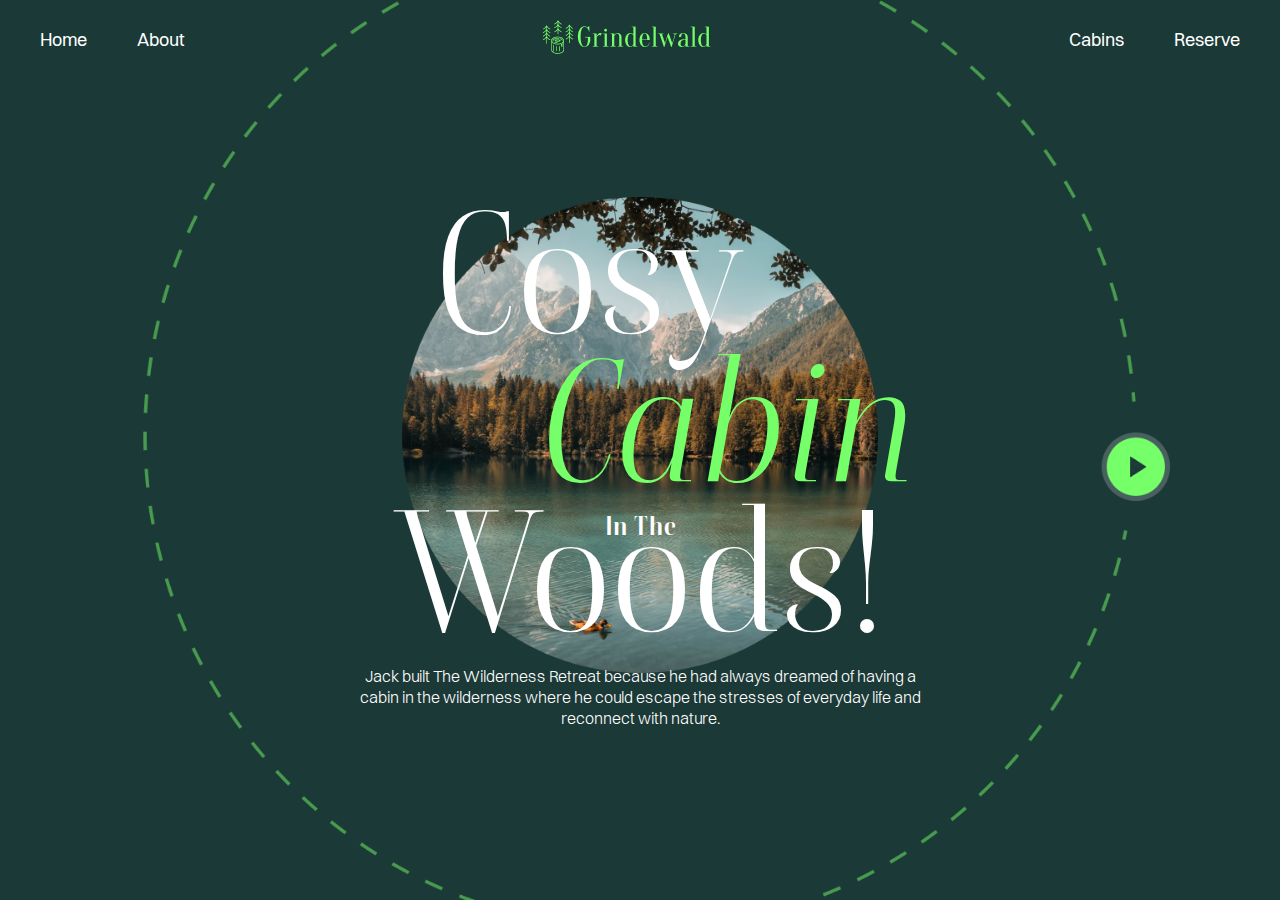
==== LandingPage/index.html @ 9f411274 "add navbar and hero section" ====
<!DOCTYPE html>
<html lang="en">
    <head>
        <meta charset="UTF-8" />
        <meta name="viewport" content="width=device-width, initial-scale=1.0" />
        <title>Document</title>

        <!-- Stylesheet -->
        <link rel="stylesheet" href="./assets/css/main.css" />
        <link rel="stylesheet" href="./assets/css/style.css" />
    </head>
    <body>
        <!-- 01. Header/Navbar start -->
        <div class="navbar flex-c-c">
            <nav class="navbar-container sec-container">
                <div class="nav-left">
                    <ul class="nav-menu">
                        <li><a href="" class="nav-link">home</a></li>
                        <li><a href="" class="nav-link">about</a></li>
                    </ul>
                </div>
                <div class="nav-center">
                    <a href="#" class="nav-brand">
                        <img src="./assets/media/Logo.png" alt="brand" />
                    </a>
                </div>
                <div class="nav-right">
                    <ul class="nav-menu">
                        <li><a href="" class="nav-link">cabins</a></li>
                        <li><a href="" class="nav-link">reserve</a></li>
                    </ul>
                </div>
            </nav>
        </div>

        <!-- 02. Hero Start -->
        <section class="hero">
            <div class="hero-container flex-c-c">
                <div class="hero-content">
                    <h3 class="hero-title first">Cosy</h3>
                    <h3 class="hero-title second">Cabin</h3>
                    <h3 class="hero-title third">In The</h3>
                    <h3 class="hero-title fourth">Woods!</h3>
                    <p class="des">
                        Jack built The Wilderness Retreat because he had always
                        dreamed of having a cabin in the wilderness where he
                        could escape the stresses of everyday life and reconnect
                        with nature.
                    </p>
                </div>
            </div>
        </section>
    </body>
</html>
---- LandingPage/assets/css/main.css ----
/* Loading Fonts */
@font-face {
    font-family: "boska";
    src: url("../fonts/Boska-Variable.ttf") format("truetype");
}
@font-face {
    font-family: "boska";
    src: url("../fonts/Boska-VariableItalic.ttf") format("truetype");
    font-style: italic;
}
@font-face {
    font-family: "switzer";
    src: url("../fonts/Switzer-Variable.ttf") format("truetype");
}
@font-face {
    font-family: "switzer";
    src: url("../fonts/Switzer-VariableItalic.ttf") format("truetype");
    font-style: italic;
}

/* ==================
    Global variables
=====================*/
:root {
    --white-clr: #fff;
    --black-clr: #000;
    --primary-clr: #1b3936;
    --secondary-clr: #75ff69;
    --accent-clr: #678784;
}

/* ==================
    Common Styles
=====================*/
* {
    margin: 0;
    padding: 0;
    box-sizing: border-box;
    transition: all 0.3s linear;
}

a {
    text-decoration: none;
}

body {
    font-family: switzer, sans-serif;
    font-weight: 400;
}

.sec-container {
    width: 100%;
    max-width: 1200px;
}
.boska-text {
    font-family: boska, sans-serif;
    font-size: 65px;
    font-weight: 400;
}
.switzer-text {
    font-family: switzer, sans-serif;
    font-weight: 400;
}
.flex-c-c {
    display: flex;
    justify-content: center;
    align-items: center;
}
---- LandingPage/assets/css/style.css ----
/* ========================
    01. Navbar Start
===========================*/

.navbar {
    background-color: transparent;
    position: absolute;
    top: 0;
    left: 0;
    right: 0;
}
.navbar .navbar-container {
    padding: 20px 0;
    display: flex;
    justify-content: space-between;
    align-items: center;
}

.nav-center .nav-brand {
    display: inline-block;
}
.nav-center .nav-brand > img {
    object-fit: cover;
}
.navbar-container .nav-menu {
    display: flex;
    align-items: center;
    list-style: none;
}

.navbar-container .nav-menu .nav-link {
    color: var(--white-clr);
    font-size: 18px;
    font-weight: 400;
    font-family: switzer;
    text-transform: capitalize;
}

.navbar-container .nav-left .nav-menu .nav-link:first-child {
    margin-right: 50px;
}
.navbar-container .nav-right .nav-menu .nav-link:last-child {
    margin-left: 50px;
}

/* ========================
    02. Hero Start
===========================*/

.hero {
    width: 100%;
    height: 100vh;
    background: url("../media/heroBG.png") no-repeat center center, #1b3936;
    background-size: contain;
}

.hero .hero-container {
    width: 100%;
    height: 100%;
}

.hero-container .hero-title {
    font-family: boska, sans-serif;
    font-size: 170px;
    font-weight: 400;
    color: var(--white-clr);
    text-align: center;
}

.hero-title.first {
    margin-top: 20px;
    margin-right: 100px;
    line-height: 165px;
}
.hero-title.second {
    margin-left: 180px;
    color: var(--secondary-clr);
    font-weight: normal;
    font-style: italic;
    line-height: 130px;
}
.hero-title.third {
    font-weight: bold;
    font-size: 25px;
    text-align: center;
    line-height: 80px;
}
.hero-title.fourth {
    text-align: center;
    line-height: 10px;
}

.hero-container .hero-content > .des {
    width: 100%;
    max-width: 570px;
    font-size: 16px;
    font-family: switzer, sans-serif;
    font-weight: 300;
    color: var(--white-clr);
    text-align: center;
    margin-top: 90px;
}
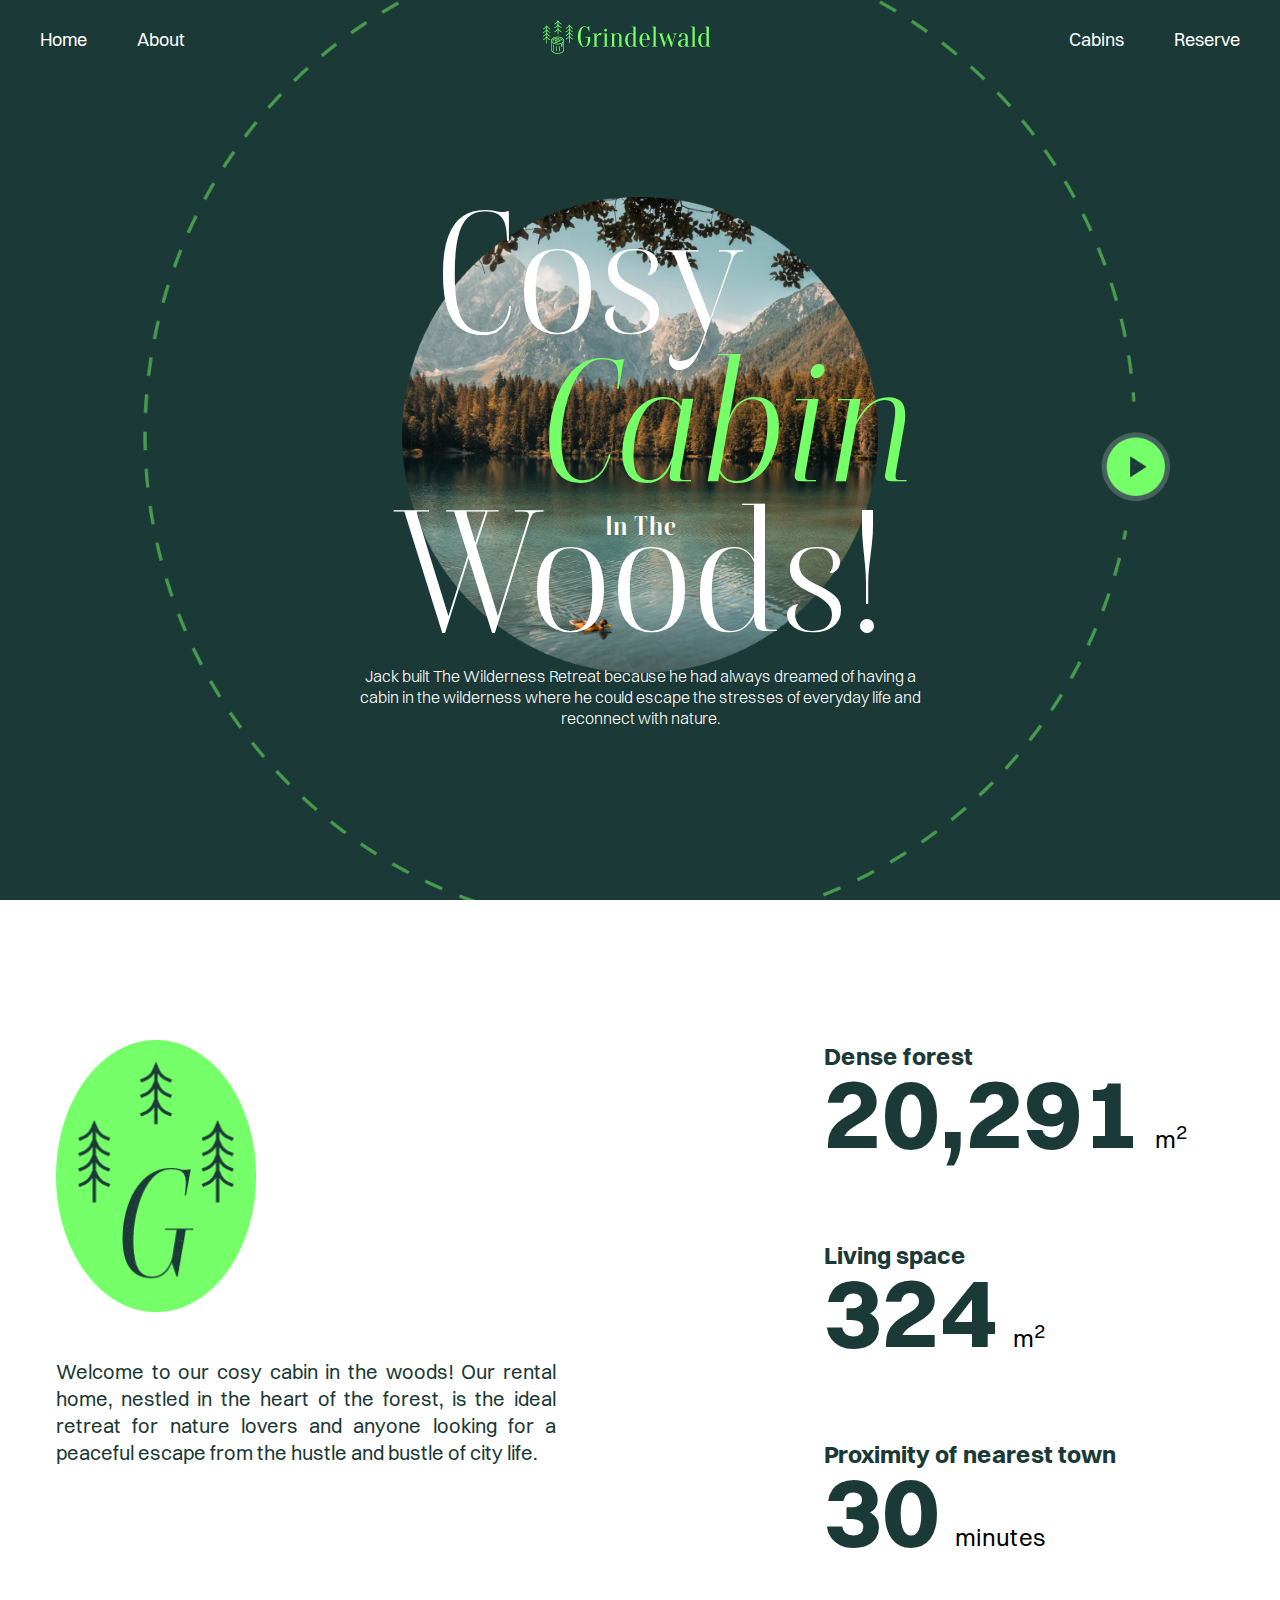
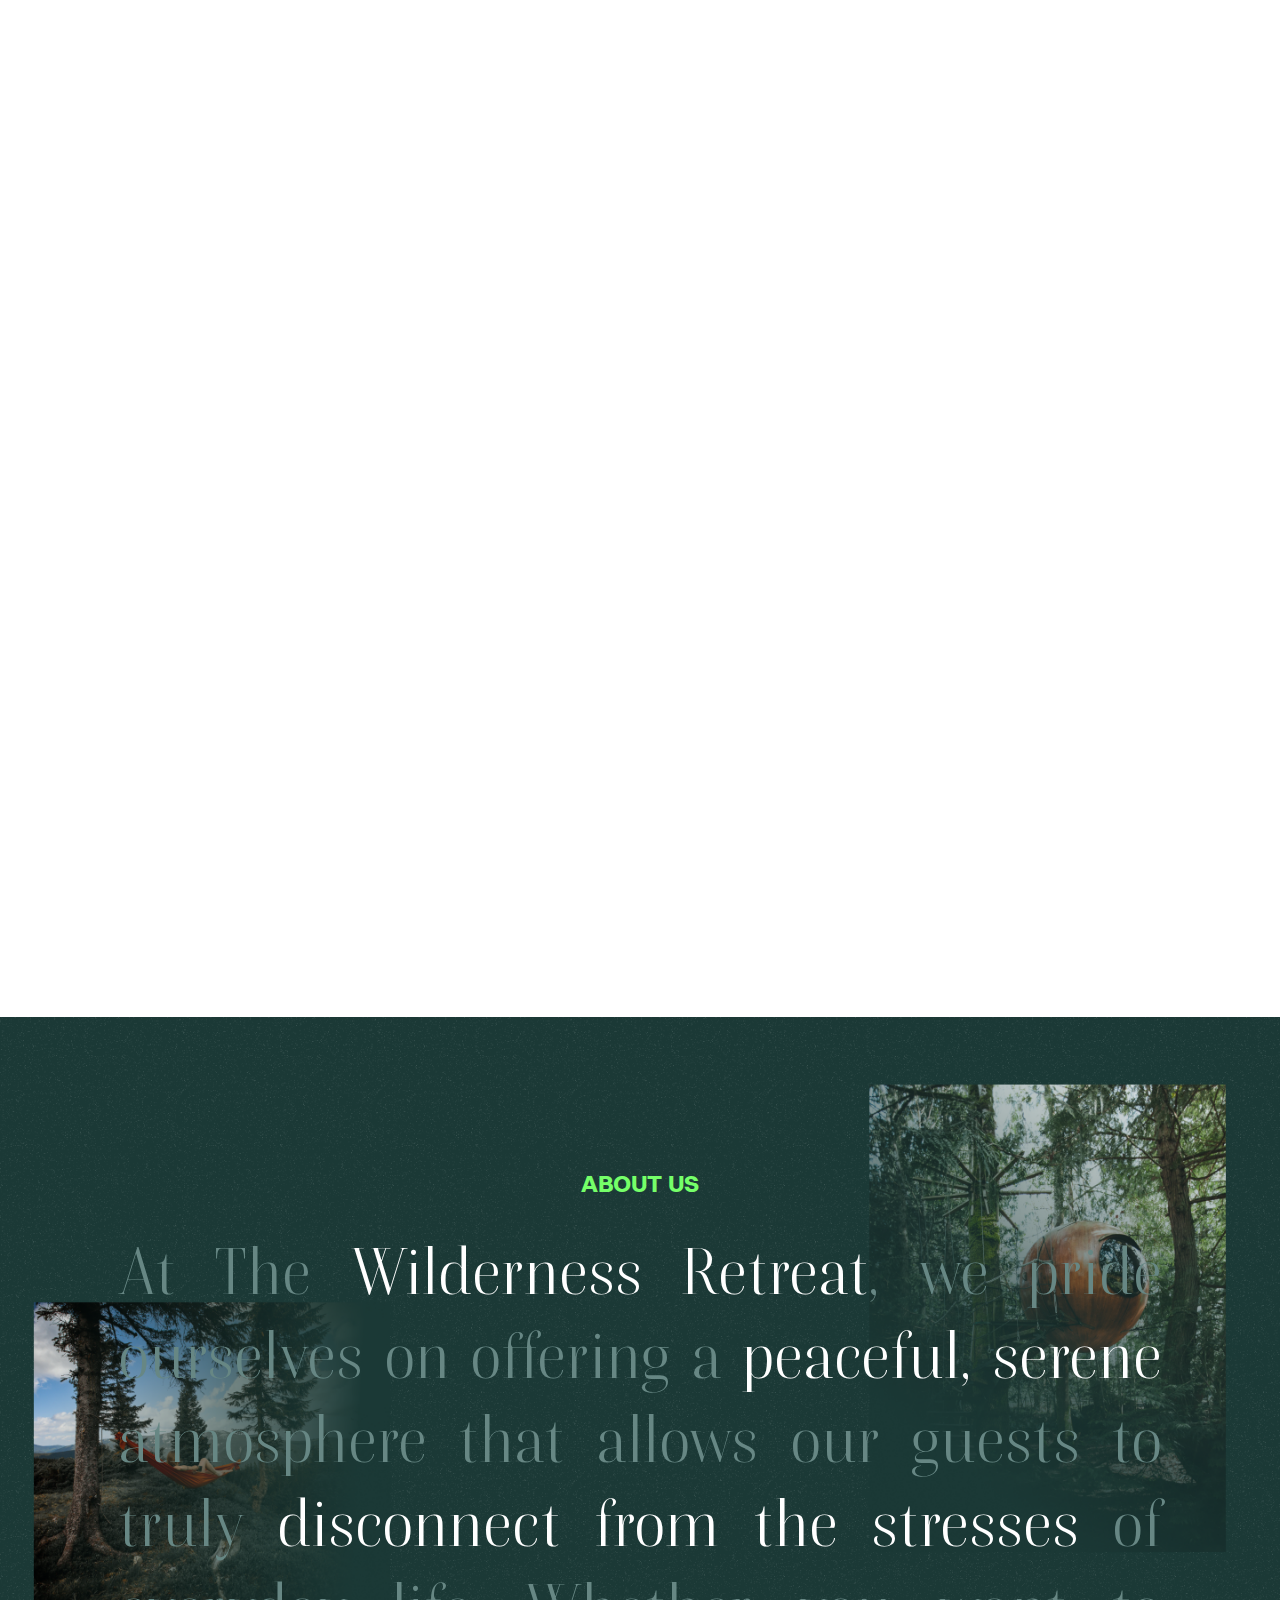
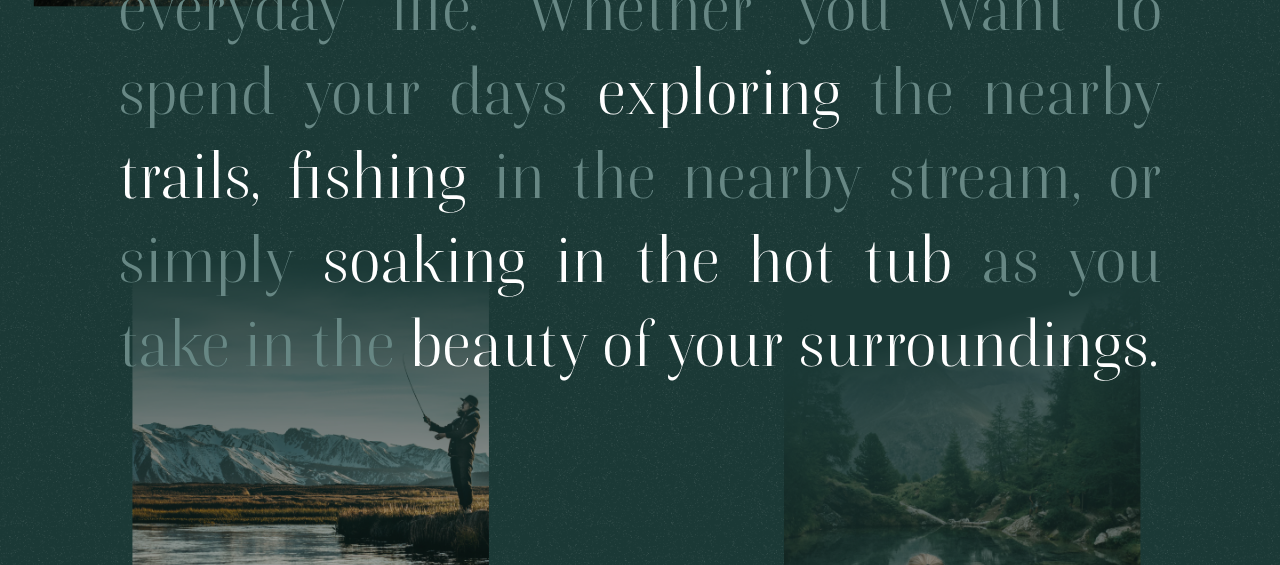
==== commit e84e0387: "add info and about us section" ====
--- a/LandingPage/index.html
+++ b/LandingPage/index.html
@@ -50,5 +50,67 @@
                 </div>
             </div>
         </section>
+
+        <!-- 03. Information Start -->
+        <section class="info-wrapper">
+            <div class="info-container sec-container">
+                <div class="info-left">
+                    <img src="./assets/media/brand.png" alt="brand" />
+                    <p class="des switzer-text">
+                        Welcome to our cosy cabin in the woods! Our rental home,
+                        nestled in the heart of the forest, is the ideal retreat
+                        for nature lovers and anyone looking for a peaceful
+                        escape from the hustle and bustle of city life.
+                    </p>
+                </div>
+                <div class="info-right">
+                    <div class="info-card">
+                        <h5 class="title">Dense forest</h5>
+                        <div class="value">
+                            <span class="fancy">20,291</span>
+                            m<sup>2</sup>
+                        </div>
+                    </div>
+                    <div class="info-card">
+                        <h5 class="title">Living space</h5>
+                        <div class="value">
+                            <span class="fancy">324</span>
+                            m<sup>2</sup>
+                        </div>
+                    </div>
+                    <div class="info-card">
+                        <h5 class="title">Proximity of nearest town</h5>
+                        <div class="value">
+                            <span class="fancy">30</span>
+                            minutes
+                        </div>
+                    </div>
+                </div>
+            </div>
+        </section>
+
+        <!-- 04.Placeholder -->
+        <section class="place-holder"></section>
+
+        <!-- 05. About us Start -->
+        <section class="about-wrapper flex-c-c">
+            <div class="about-container">
+                <h3 class="sec-title">about us</h3>
+                <p class="content boska-text">
+                    At The <span class="fancy">Wilderness Retreat</span>, we
+                    pride ourselves on offering a
+                    <span class="fancy">peaceful, serene</span> atmosphere that
+                    allows our guests to truly
+                    <span class="fancy">disconnect from the stresses</span> of
+                    everyday life. Whether you want to spend your days
+                    <span class="fancy">exploring</span>
+                    the nearby <span class="fancy">trails, fishing</span> in the
+                    nearby stream, or simply
+                    <span class="fancy">soaking in the hot tub</span> as you
+                    take in the
+                    <span class="fancy">beauty of your surroundings.</span>
+                </p>
+            </div>
+        </section>
     </body>
 </html>
--- a/LandingPage/assets/css/style.css
+++ b/LandingPage/assets/css/style.css
@@ -100,3 +100,90 @@
     text-align: center;
     margin-top: 90px;
 }
+
+/* ========================
+    03. Information Start
+===========================*/
+.info-wrapper {
+    display: flex;
+    justify-content: center;
+    padding: 100px 0;
+}
+.info-wrapper .info-container {
+    padding: 40px 16px;
+    display: grid;
+    grid-template-columns: minmax(auto, 500px) minmax(auto, 400px);
+    justify-content: space-between;
+}
+.info-container .info-left > img {
+    width: 200px;
+    margin-bottom: 40px;
+}
+.info-container .info-left > .des {
+    width: 100%;
+    max-width: 600px;
+    color: var(--primary-clr);
+    font-size: 20px;
+    text-align: justify;
+}
+
+.info-container .info-right .info-card {
+    margin-bottom: 60px;
+}
+.info-container .info-right .info-card:last-child {
+    margin-bottom: 0px;
+}
+
+.info-container .info-right .info-card > .title {
+    font-size: 24px;
+    color: var(--primary-clr);
+}
+.info-container .info-right .info-card > .value {
+    font-size: 24px;
+    line-height: 80px;
+}
+.info-container .info-right .info-card > .value > .fancy {
+    font-size: 100px;
+    font-weight: bold;
+    color: var(--primary-clr);
+    margin-right: 10px;
+}
+
+/* ========================
+    04. Placeholder Start
+===========================*/
+.place-holder {
+    width: 100%;
+    height: 100vh;
+    background-image: url("../media/placeholder.png");
+    background-attachment: fixed;
+}
+
+/* ========================
+    05. About us Start
+===========================*/
+.about-wrapper {
+    min-height: 100vh;
+    background: url("../media/AboutBG.png");
+    background-size: cover;
+}
+.about-wrapper .about-container {
+    width: 100%;
+    max-width: 1084px;
+    padding: 150px 20px;
+}
+.about-container > .sec-title {
+    font-size: 24px;
+    color: var(--secondary-clr);
+    text-align: center;
+    text-transform: uppercase;
+    margin-bottom: 30px;
+}
+.about-container > .content {
+    color: var(--accent-clr);
+    text-align: justify;
+    margin-bottom: 30px;
+}
+.about-container > .content > .fancy {
+    color: var(--white-clr);
+}
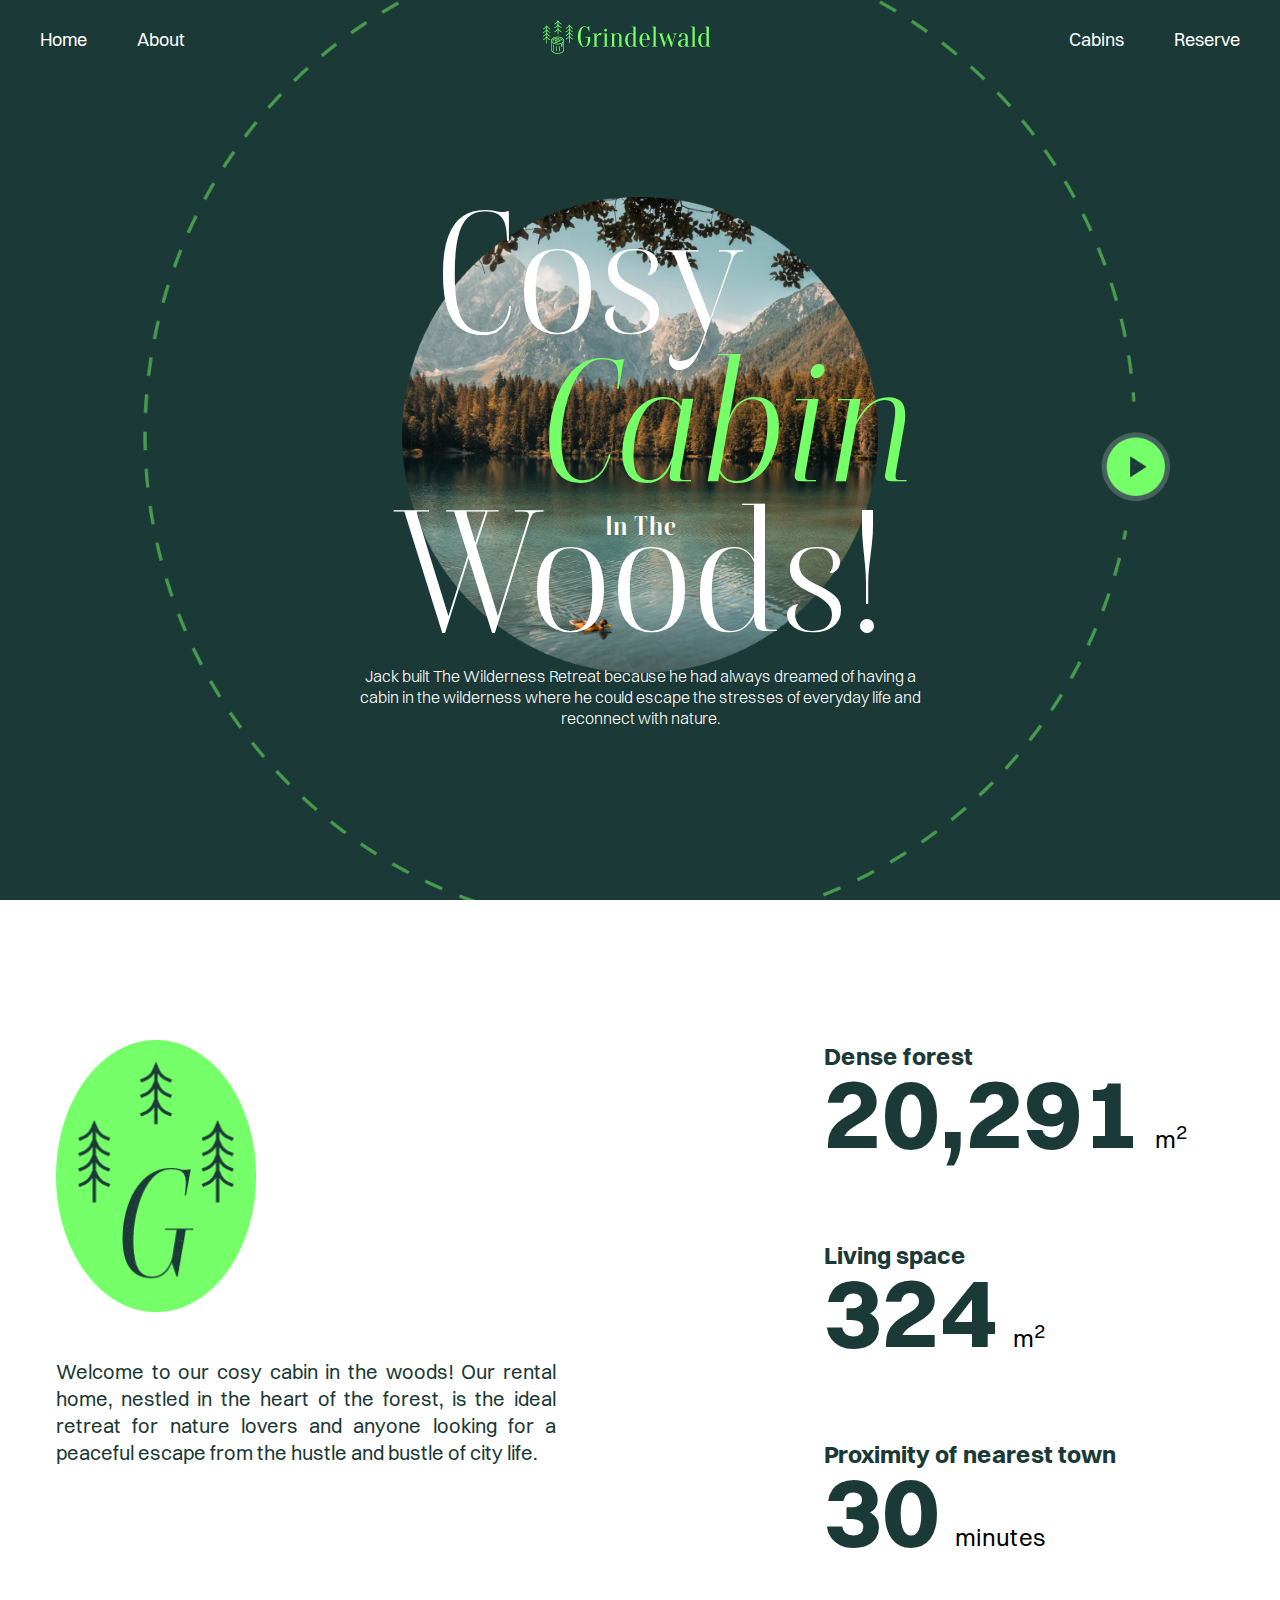
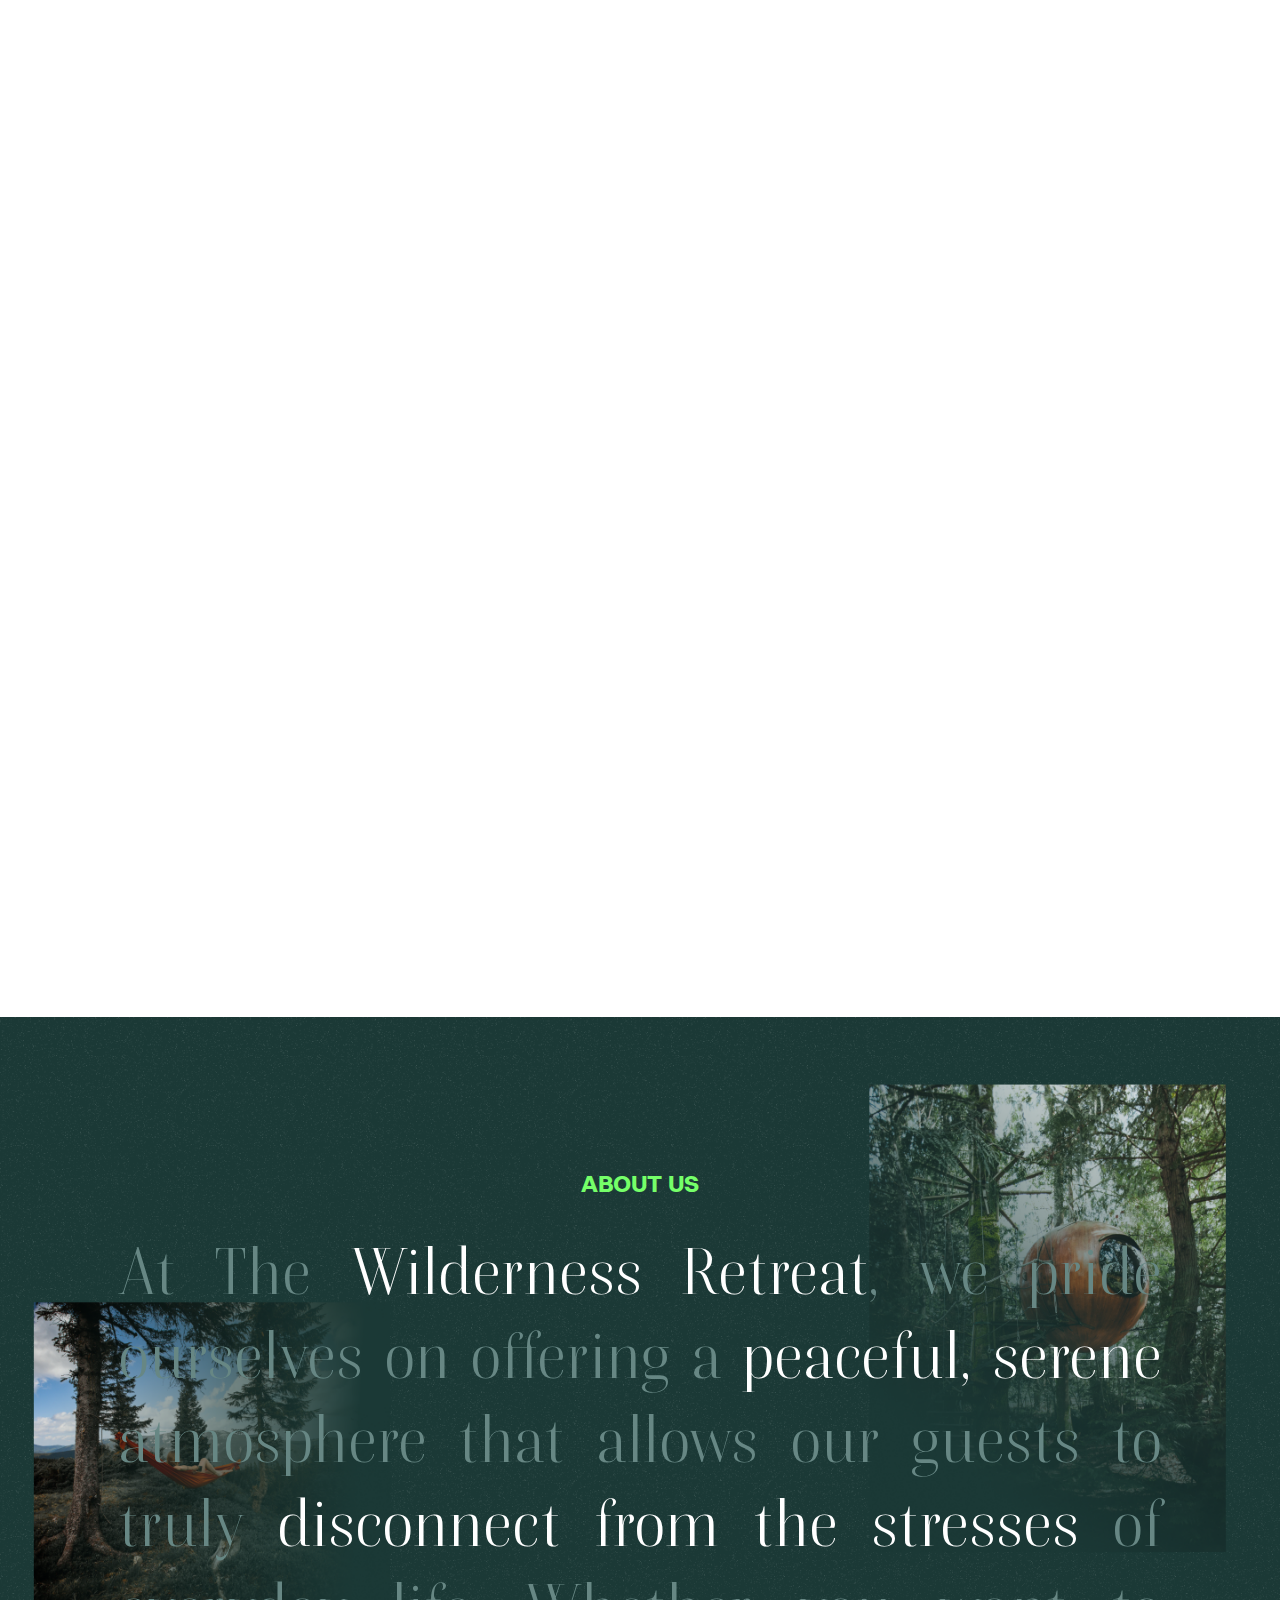
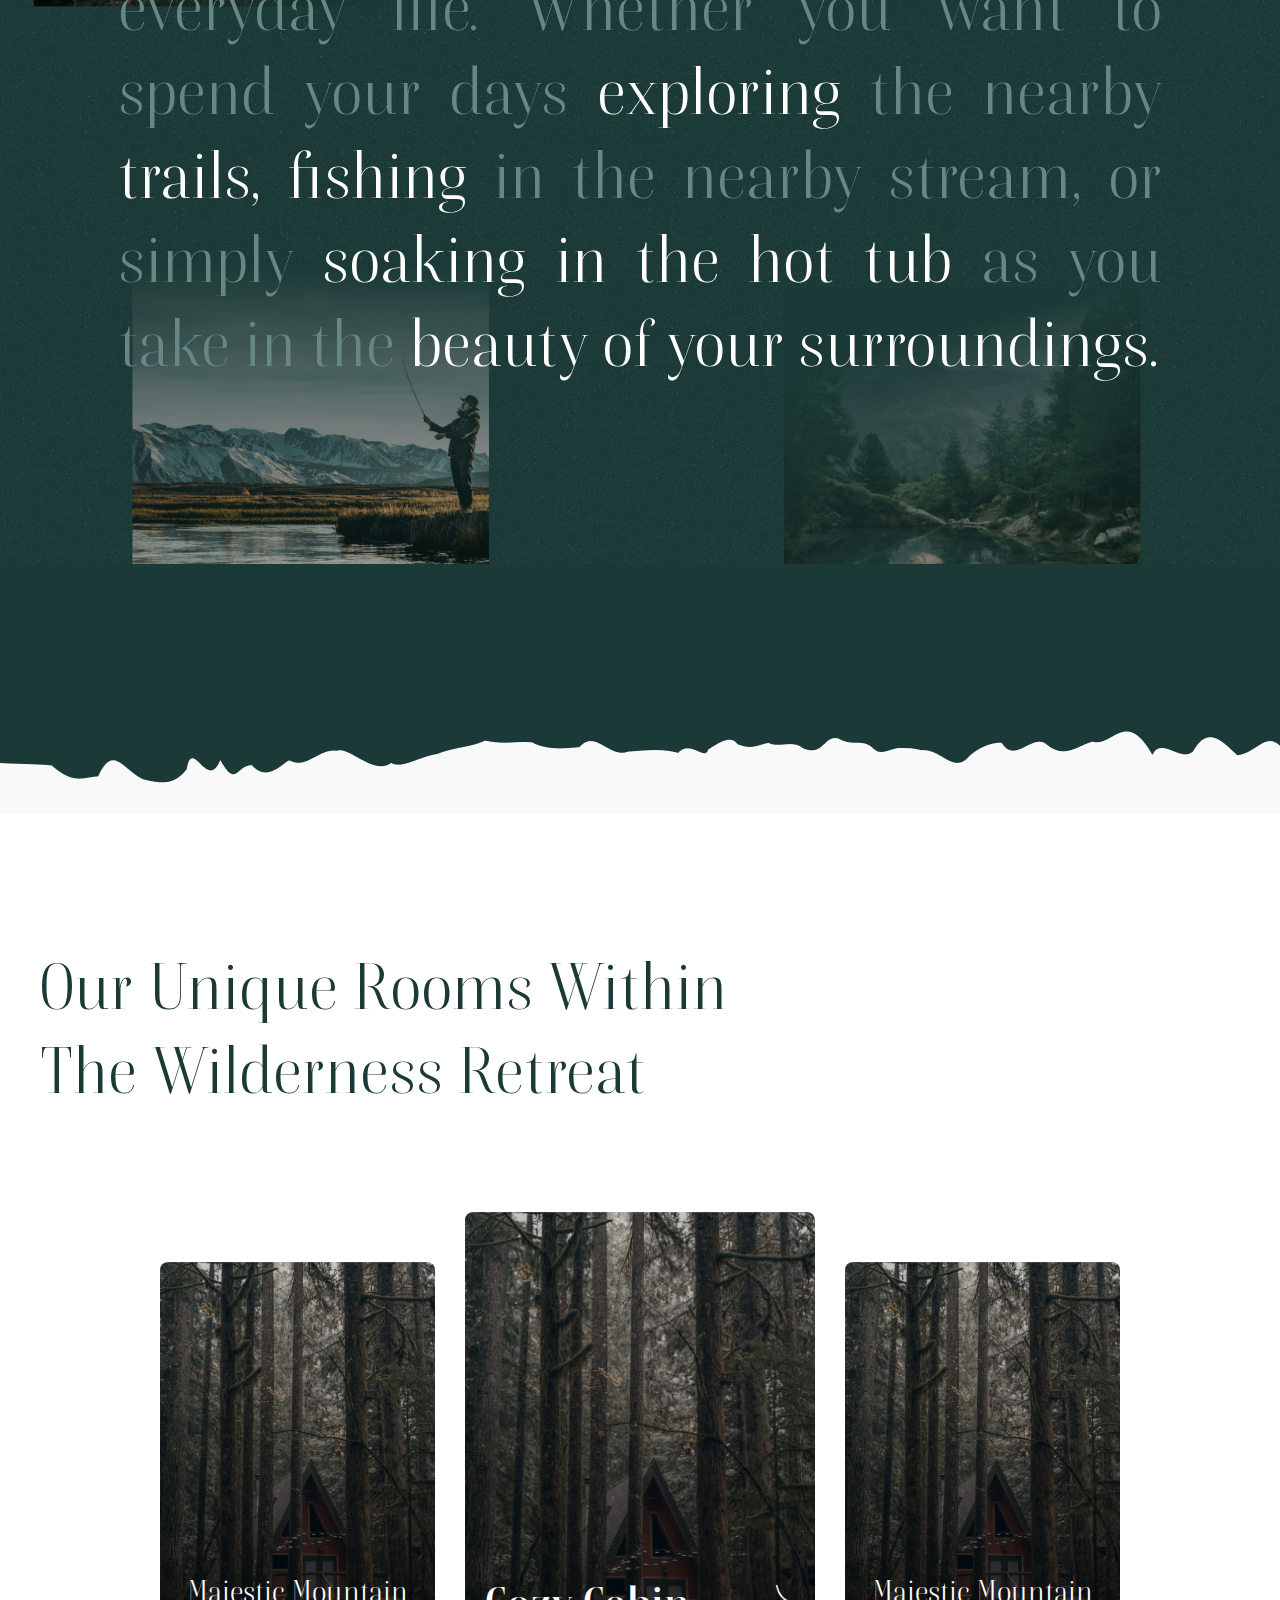
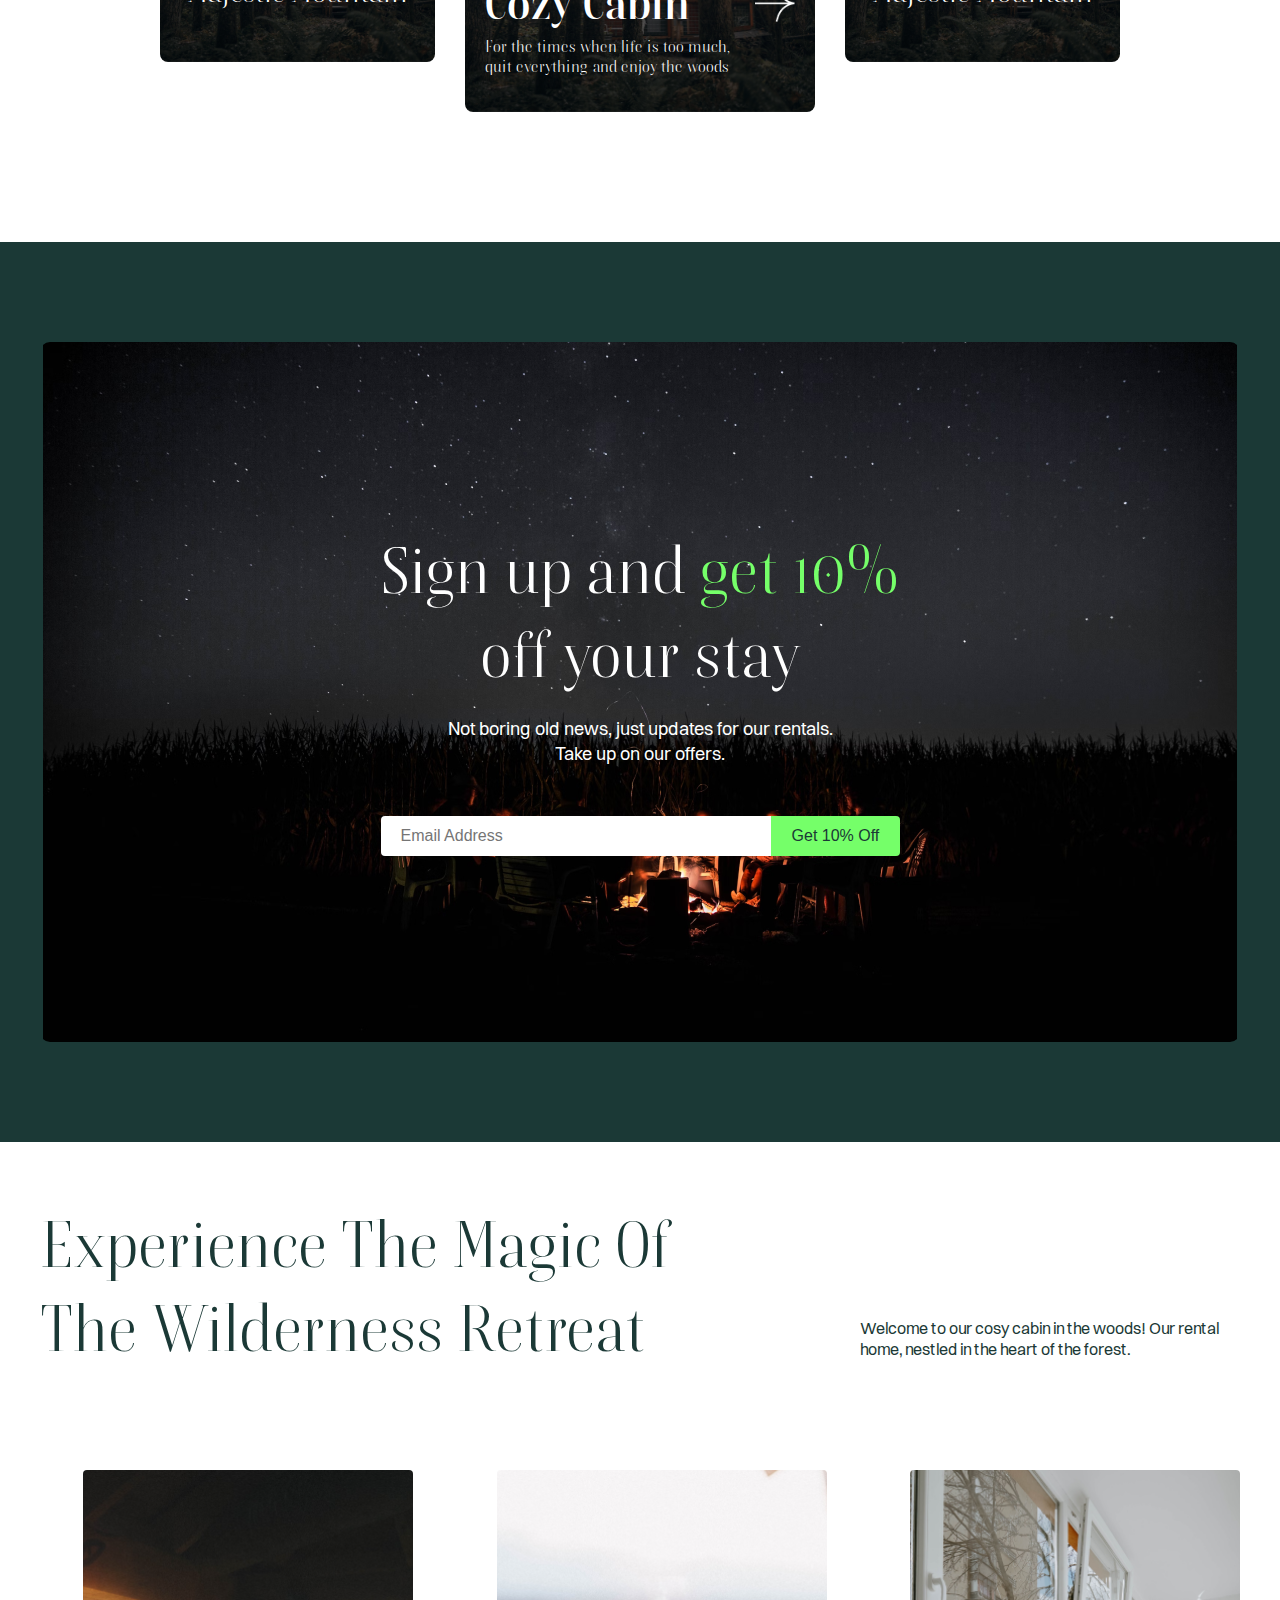
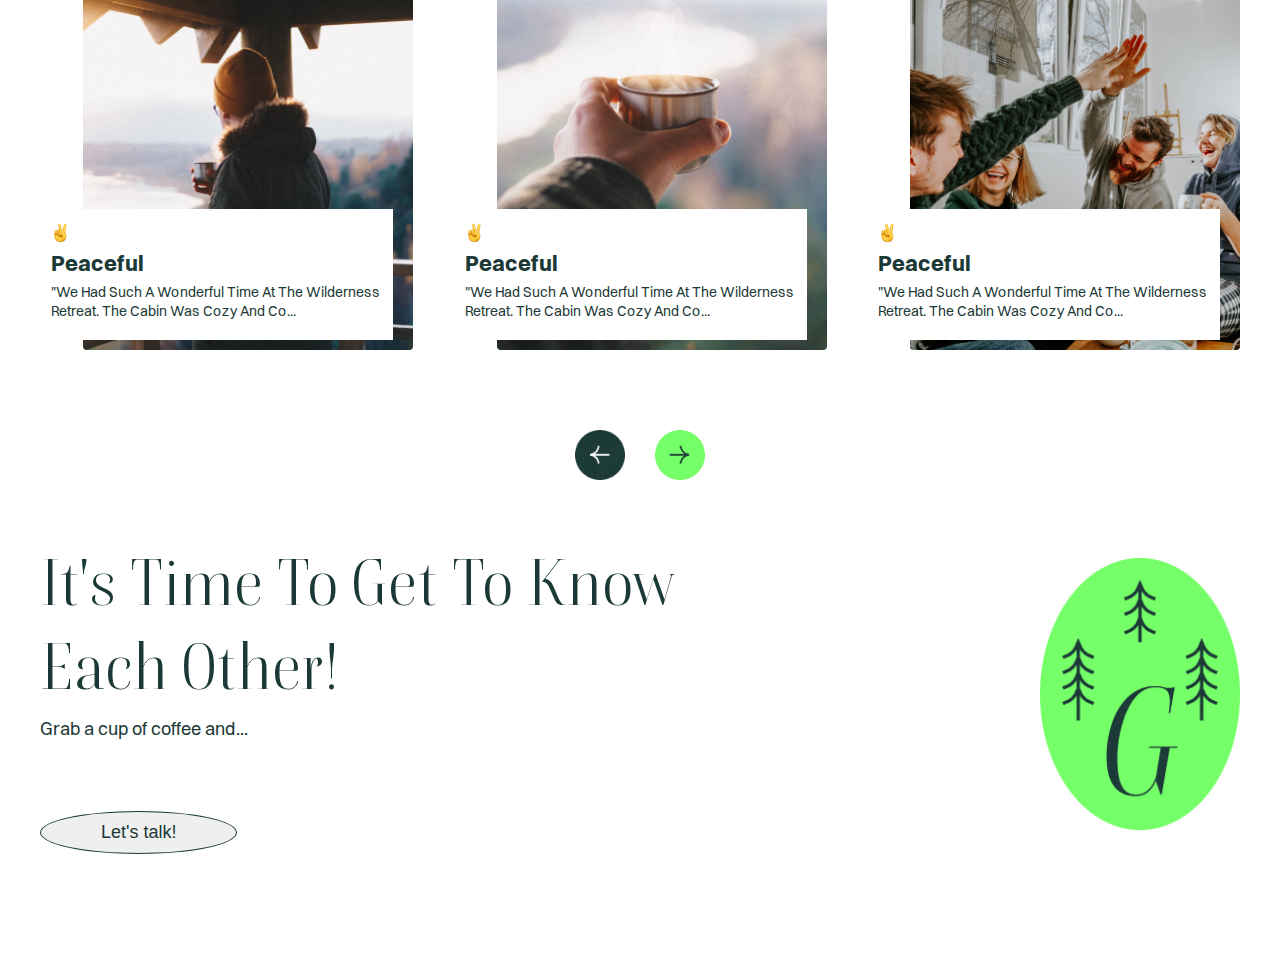
==== commit 49af464f: "add room,cta,testimonial and contact sec" ====
--- a/LandingPage/index.html
+++ b/LandingPage/index.html
@@ -112,5 +112,210 @@
                 </p>
             </div>
         </section>
+
+        <!-- 06. Divider -->
+        <div class="sec-divider">
+            <div class="shape"></div>
+        </div>
+
+        <!-- 07. Room Start -->
+        <section class="room-wrapper">
+            <h3 class="sec-title boska-text sec-container">
+                Our unique rooms within <br />
+                the wilderness retreat
+            </h3>
+            <div class="slider-container flex-c-c">
+                <div class="slider-card first">
+                    <h4 class="title">majestic mountain</h4>
+                    <div class="overlay">
+                        <div class="overlay-content">
+                            <div class="left">
+                                <h4 class="title">Cozy Cabin</h4>
+                                <p class="des">
+                                    For the times when life is too much, quit
+                                    everything and enjoy the woods
+                                </p>
+                            </div>
+                            <div class="right">
+                                <a href="#"
+                                    ><img
+                                        src="./assets/media/arrow.png"
+                                        alt="arrow"
+                                /></a>
+                            </div>
+                        </div>
+                    </div>
+                </div>
+                <div class="slider-card first active">
+                    <h4 class="title">majestic mountain</h4>
+                    <div class="overlay">
+                        <div class="overlay-content">
+                            <div class="left">
+                                <h4 class="title">Cozy Cabin</h4>
+                                <p class="des">
+                                    For the times when life is too much, quit
+                                    everything and enjoy the woods
+                                </p>
+                            </div>
+                            <div class="right">
+                                <a href="#"
+                                    ><img
+                                        src="./assets/media/arrow.png"
+                                        alt="arrow"
+                                /></a>
+                            </div>
+                        </div>
+                    </div>
+                </div>
+                <div class="slider-card first">
+                    <h4 class="title">majestic mountain</h4>
+                    <div class="overlay">
+                        <div class="overlay-content">
+                            <div class="left">
+                                <h4 class="title">Cozy Cabin</h4>
+                                <p class="des">
+                                    For the times when life is too much, quit
+                                    everything and enjoy the woods
+                                </p>
+                            </div>
+                            <div class="right">
+                                <a href="#"
+                                    ><img
+                                        src="./assets/media/arrow.png"
+                                        alt="arrow"
+                                /></a>
+                            </div>
+                        </div>
+                    </div>
+                </div>
+            </div>
+        </section>
+
+        <!-- 08. CTA start -->
+        <section class="cta-wrapper flex-c-c">
+            <div class="cta-container sec-container flex-c-c">
+                <div class="cta-content">
+                    <h3 class="sec-title boska-text">
+                        Sign up and <span class="fancy">get 10% </span><br />off
+                        your stay
+                    </h3>
+                    <p class="des switzer-text">
+                        Not boring old news, just updates for our rentals.
+                        <br />
+                        Take up on our offers.
+                    </p>
+                    <form class="cta-form flex-c-c">
+                        <input
+                            type="text"
+                            class="cta-input"
+                            placeholder="Email Address"
+                        />
+                        <button class="cta-btn">Get 10% Off</button>
+                    </form>
+                </div>
+            </div>
+        </section>
+
+        <!-- 09. Testimonial Start -->
+        <section class="testimonial-wrapper flex-c-c">
+            <div class="testimonial-container sec-container">
+                <div class="sec-row">
+                    <h4 class="sec-title boska-text">
+                        Experience the Magic of <br />
+                        The Wilderness Retreat
+                    </h4>
+                    <p class="des switzer-text">
+                        Welcome to our cosy cabin in the woods! Our rental home,
+                        nestled in the heart of the forest.
+                    </p>
+                </div>
+
+                <!-- card row -->
+                <div class="testimonial-card-row">
+                    <div class="testimonial-card">
+                        <div class="img-holder">
+                            <img src="./assets/media/testimonial1.png" alt="" />
+                        </div>
+                        <div class="content">
+                            <img
+                                src="./assets/media/success.png"
+                                alt=""
+                                class="icon"
+                            />
+                            <div class="info">
+                                <h6 class="title">peaceful</h6>
+                                <p class="des">
+                                    "We had such a wonderful time at The
+                                    Wilderness Retreat. The cabin was cozy and
+                                    co...
+                                </p>
+                            </div>
+                        </div>
+                    </div>
+                    <div class="testimonial-card">
+                        <div class="img-holder">
+                            <img src="./assets/media/testimonial2.png" alt="" />
+                        </div>
+                        <div class="content">
+                            <img
+                                src="./assets/media/success.png"
+                                alt=""
+                                class="icon"
+                            />
+                            <div class="info">
+                                <h6 class="title">peaceful</h6>
+                                <p class="des">
+                                    "We had such a wonderful time at The
+                                    Wilderness Retreat. The cabin was cozy and
+                                    co...
+                                </p>
+                            </div>
+                        </div>
+                    </div>
+                    <div class="testimonial-card">
+                        <div class="img-holder">
+                            <img src="./assets/media/testimonial3.png" alt="" />
+                        </div>
+                        <div class="content">
+                            <img
+                                src="./assets/media/success.png"
+                                alt=""
+                                class="icon"
+                            />
+                            <div class="info">
+                                <h6 class="title">peaceful</h6>
+                                <p class="des">
+                                    "We had such a wonderful time at The
+                                    Wilderness Retreat. The cabin was cozy and
+                                    co...
+                                </p>
+                            </div>
+                        </div>
+                    </div>
+                </div>
+                <!-- controller -->
+                <div class="testimonial-controllers flex-c-c">
+                    <img src="./assets/media/leftArrow.png" alt="" />
+                    <img src="./assets/media/rightArrow.png" alt="" />
+                </div>
+            </div>
+        </section>
+
+        <!-- 10. Contact Start -->
+        <section class="contact-wrapper">
+            <div class="contact-container sec-container">
+                <div class="contact-left">
+                    <h3 class="title boska-text">
+                        it's time to get to know <br />
+                        each other!
+                    </h3>
+                    <p class="des">Grab a cup of coffee and...</p>
+                    <button class="btn">Let's talk!</button>
+                </div>
+                <div class="contact-right">
+                    <img src="./assets/media/brand.png" alt="" />
+                </div>
+            </div>
+        </section>
     </body>
 </html>
--- a/LandingPage/assets/css/style.css
+++ b/LandingPage/assets/css/style.css
@@ -187,3 +187,320 @@
 .about-container > .content > .fancy {
     color: var(--white-clr);
 }
+
+/* ========================
+    06. Section Divider Start
+===========================*/
+
+.sec-divider {
+    width: 100%;
+    height: 250px;
+    background-color: var(--primary-clr);
+    position: relative;
+    margin-top: -1px;
+}
+.sec-divider > .shape {
+    width: 100%;
+    height: 113px;
+    background: url("../media/divider.png"), var(--primary-clr);
+    background-size: cover;
+    position: absolute;
+    bottom: 0;
+    left: 0;
+    right: 0;
+}
+
+/* ========================
+    07. Room Start
+===========================*/
+.room-wrapper {
+    width: 100%;
+    background-color: var(--white-clr);
+    padding: 130px 20px;
+}
+
+.room-wrapper > .sec-title {
+    color: var(--primary-clr);
+    text-transform: capitalize;
+    margin: 0 auto;
+    margin-bottom: 100px;
+}
+
+.slider-container {
+    gap: 30px;
+}
+.slider-container .slider-card {
+    width: 275px;
+    height: 400px;
+    position: relative;
+    transition: all 0.3s linear;
+    overflow: hidden;
+    border-radius: 8px;
+}
+
+.slider-container .slider-card.first {
+    background: linear-gradient(
+            to top,
+            rgba(0, 0, 0, 0.6),
+            rgba(0, 0, 0, 0.001)
+        ),
+        url("../media/room.png");
+    background-size: cover;
+}
+
+.slider-card > .title {
+    font-family: boska;
+    font-weight: 400;
+    font-size: 30px;
+    text-transform: capitalize;
+    text-align: center;
+    color: var(--white-clr);
+    position: absolute;
+    bottom: 50px;
+    left: 0;
+    right: 0;
+    transition: all 0.3s linear;
+}
+
+.slider-card > .overlay {
+    z-index: 1;
+    position: absolute;
+    left: 0;
+    right: 0;
+    top: 0;
+    bottom: 0;
+    display: flex;
+    justify-content: center;
+    align-items: flex-end;
+    transform: translateY(100%);
+    transition: all 0.3s linear;
+}
+.slider-card > .overlay .overlay-content {
+    display: grid;
+    grid-template-columns: 1fr 40px;
+    justify-content: space-between;
+    gap: 20px;
+    padding: 0 20px 20px;
+}
+.slider-card > .overlay .overlay-content .left .title {
+    font-family: boska;
+    font-weight: 600;
+    font-size: 45px;
+    text-transform: capitalize;
+    color: var(--white-clr);
+}
+.slider-card > .overlay .overlay-content .left .des {
+    font-family: boska;
+    font-weight: 400;
+    font-size: 16px;
+    color: var(--white-clr);
+    margin-top: 5px;
+    margin-bottom: 15px;
+}
+.slider-card > .overlay .overlay-content .right > a > img {
+    width: 100%;
+    margin-top: 10px;
+}
+
+.slider-container .slider-card.active {
+    width: 350px;
+    height: 500px;
+}
+.slider-container .slider-card.active > .title {
+    opacity: 0;
+}
+.slider-container .slider-card.active > .overlay {
+    transform: translateY(0);
+}
+/* 
+.slider-container .slider-card:hover {
+    width: 350px;
+    height: 500px;
+}
+.slider-container .slider-card:hover > .title {
+    opacity: 0;
+}
+.slider-container .slider-card:hover > .overlay {
+    transform: translateY(0);
+} */
+
+/* ========================
+    08. CTA Start
+===========================*/
+.cta-wrapper {
+    padding: 100px 0;
+    background-color: var(--primary-clr);
+}
+
+.cta-wrapper .cta-container {
+    min-height: 700px;
+    background: url("../media/cta.png") no-repeat center center;
+    border-radius: 10px;
+}
+
+.cta-container .cta-content > .sec-title {
+    text-align: center;
+    color: var(--white-clr);
+    margin-bottom: 20px;
+}
+.cta-container .cta-content > .sec-title > .fancy {
+    color: var(--secondary-clr);
+}
+.cta-container .cta-content > .des {
+    font-size: 18px;
+    text-align: center;
+    color: var(--white-clr);
+    margin-bottom: 50px;
+}
+.cta-container .cta-form {
+    width: 100%;
+    max-width: 570px;
+}
+.cta-container .cta-form .cta-input {
+    border: none;
+    outline: none;
+    background-color: var(--white-clr);
+    font-size: 16px;
+    padding: 11px 20px;
+    width: 100%;
+    border-radius: 4px 0 0 4px;
+}
+
+.cta-container .cta-form .cta-btn {
+    border: none;
+    outline: none;
+    background-color: var(--secondary-clr);
+    color: var(--primary-clr);
+    font-size: 16px;
+    font-weight: 500;
+    border-radius: 0 4px 4px 0;
+    width: 175px;
+    padding: 11px 0;
+    cursor: pointer;
+}
+
+/* ========================
+    09. Testimonial Start
+===========================*/
+.testimonial-wrapper {
+    padding: 60px 0px;
+}
+.testimonial-wrapper .testimonial-container {
+}
+
+.testimonial-container .sec-row {
+    display: flex;
+    justify-content: space-between;
+    align-items: flex-end;
+}
+
+.testimonial-container .sec-row > .sec-title {
+    color: var(--primary-clr);
+    text-transform: capitalize;
+}
+
+.testimonial-container .sec-row > .des {
+    font-size: 16px;
+    color: var(--primary-clr);
+    width: 100%;
+    max-width: 380px;
+    margin-bottom: 10px;
+}
+.testimonial-card-row {
+    display: grid;
+    grid-template-columns: repeat(3, minmax(auto, 450px));
+    gap: 40px;
+    justify-content: center;
+    margin-top: 100px;
+}
+.testimonial-card {
+    height: 480px;
+    position: relative;
+}
+.testimonial-card .img-holder {
+    width: 330px;
+    height: 100%;
+    position: absolute;
+    right: 0;
+    top: 0;
+    bottom: 0;
+}
+.testimonial-card .img-holder > img {
+    width: 100%;
+    height: 480px;
+    object-fit: cover;
+    border-radius: 4px;
+}
+.testimonial-card .content {
+    width: 350px;
+    padding: 14px 8px;
+    background-color: var(--white-clr);
+    position: absolute;
+    bottom: 10px;
+    right: 20px;
+}
+.testimonial-card .content > .icon {
+    width: 20px;
+    height: 20px;
+}
+.testimonial-card .content > .info > .title {
+    font-size: 22px;
+    color: var(--primary-clr);
+    text-transform: capitalize;
+    margin-bottom: 5px;
+}
+.testimonial-card .content > .info > .des {
+    font-size: 14px;
+    color: var(--primary-clr);
+    text-transform: capitalize;
+    margin-bottom: 5px;
+}
+.testimonial-container .testimonial-controllers {
+    gap: 30px;
+    margin-top: 80px;
+}
+.testimonial-container .testimonial-controllers > img {
+    width: 50px;
+    height: 50px;
+    cursor: pointer;
+}
+
+/* ========================
+    10. Contact Start
+===========================*/
+.contact-wrapper {
+    display: flex;
+    justify-content: center;
+    margin-bottom: 100px;
+}
+.contact-wrapper .contact-container {
+    display: flex;
+    justify-content: space-between;
+    align-items: center;
+    gap: 100px;
+}
+.contact-container .contact-left > .title {
+    color: var(--primary-clr);
+    text-transform: capitalize;
+    margin-bottom: 8px;
+}
+.contact-container .contact-left > .des {
+    font-size: 18px;
+    color: var(--primary-clr);
+    margin-bottom: 70px;
+}
+.contact-container .contact-left > .btn {
+    padding: 10px 60px;
+    border-radius: 50%;
+    font-size: 18px;
+    color: var(--primary-clr);
+    border: 1px solid var(--primary-clr);
+    cursor: pointer;
+}
+.contact-container .contact-right {
+    width: 200px;
+}
+.contact-container .contact-right > img {
+    width: 100%;
+    object-fit: cover;
+}
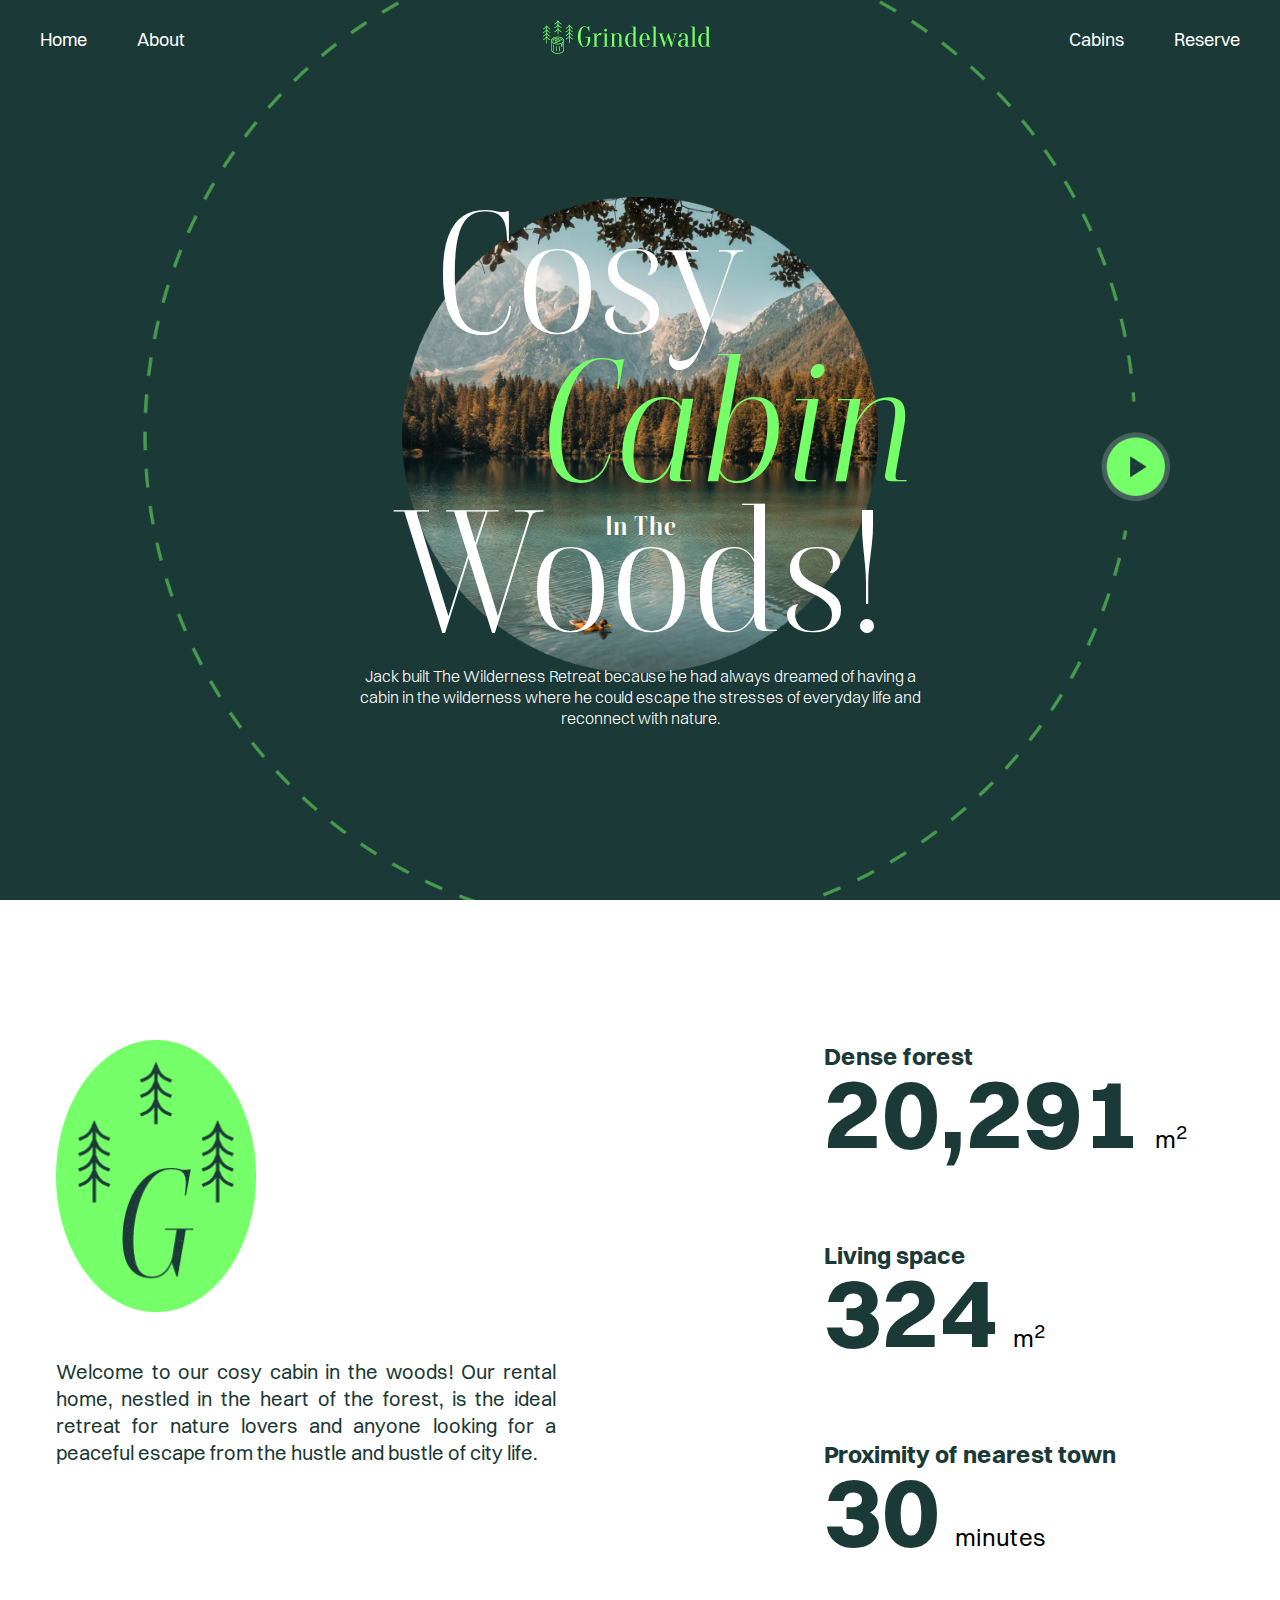
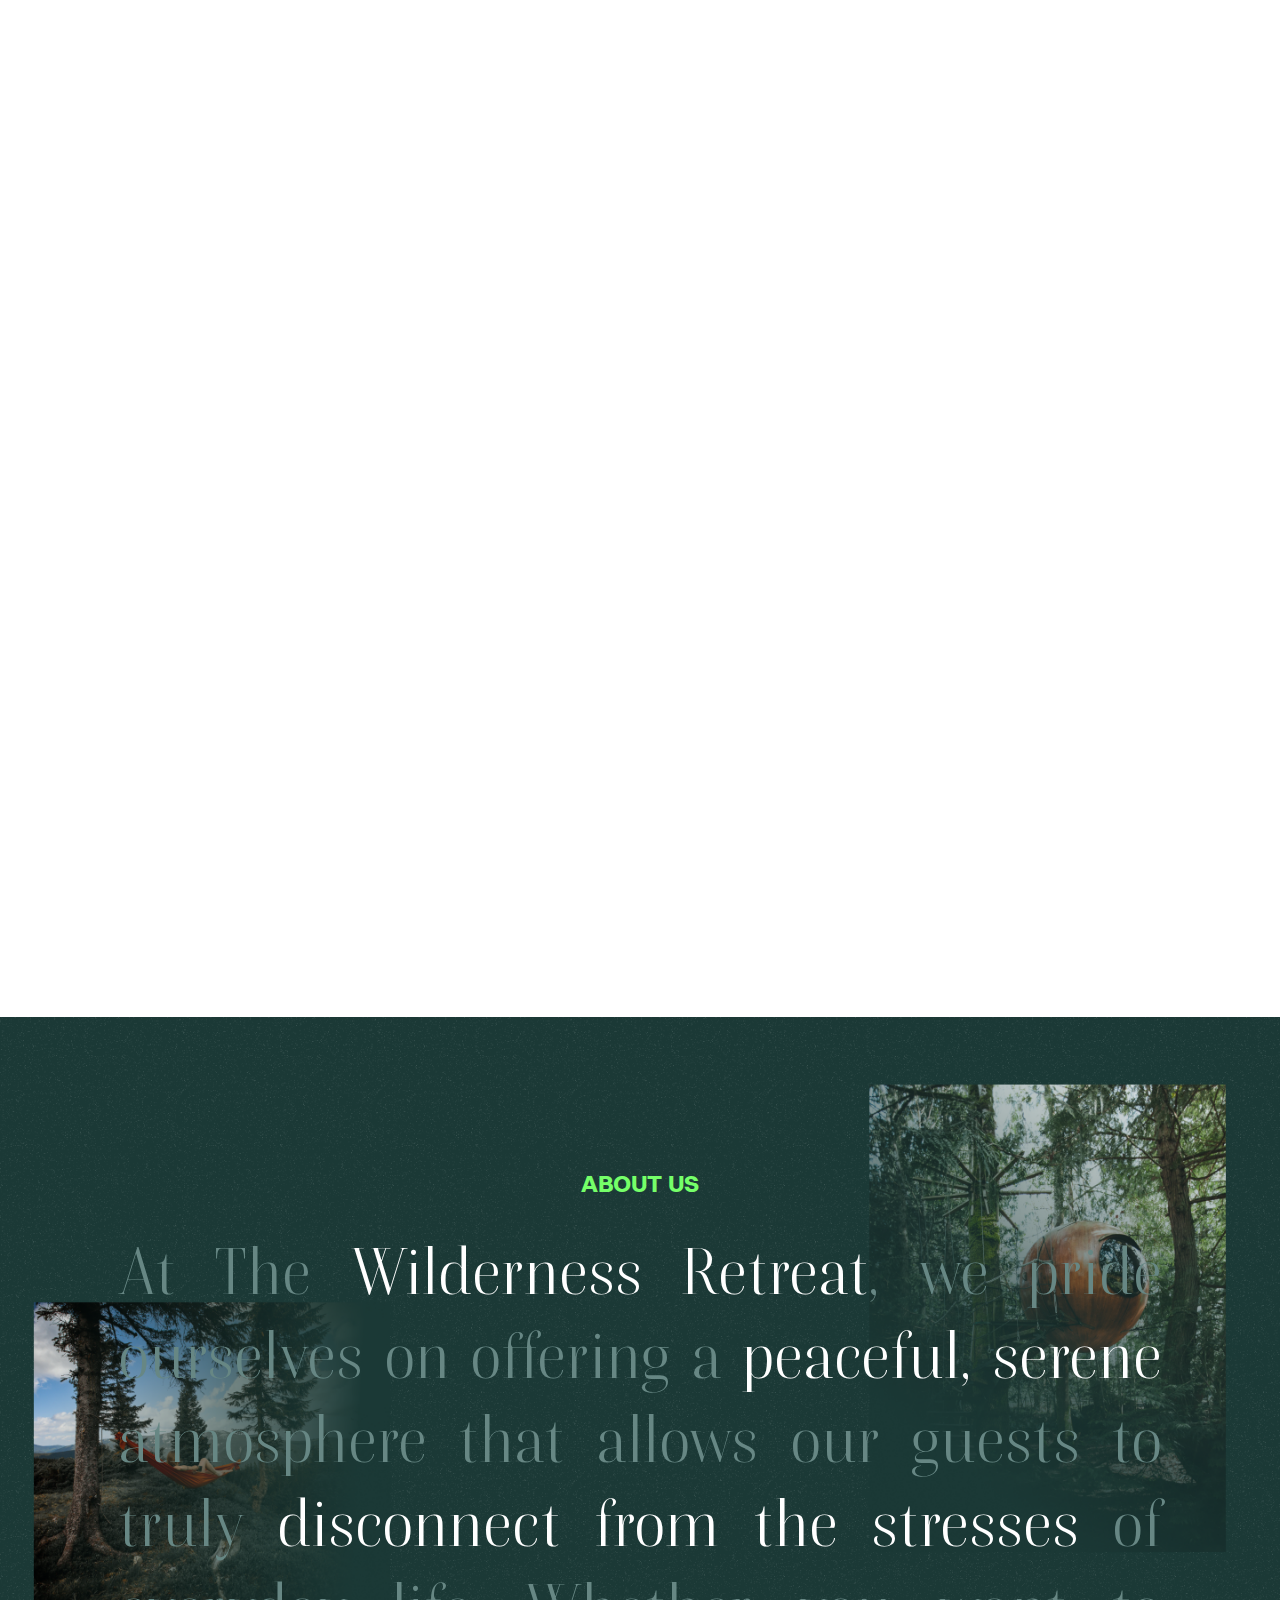
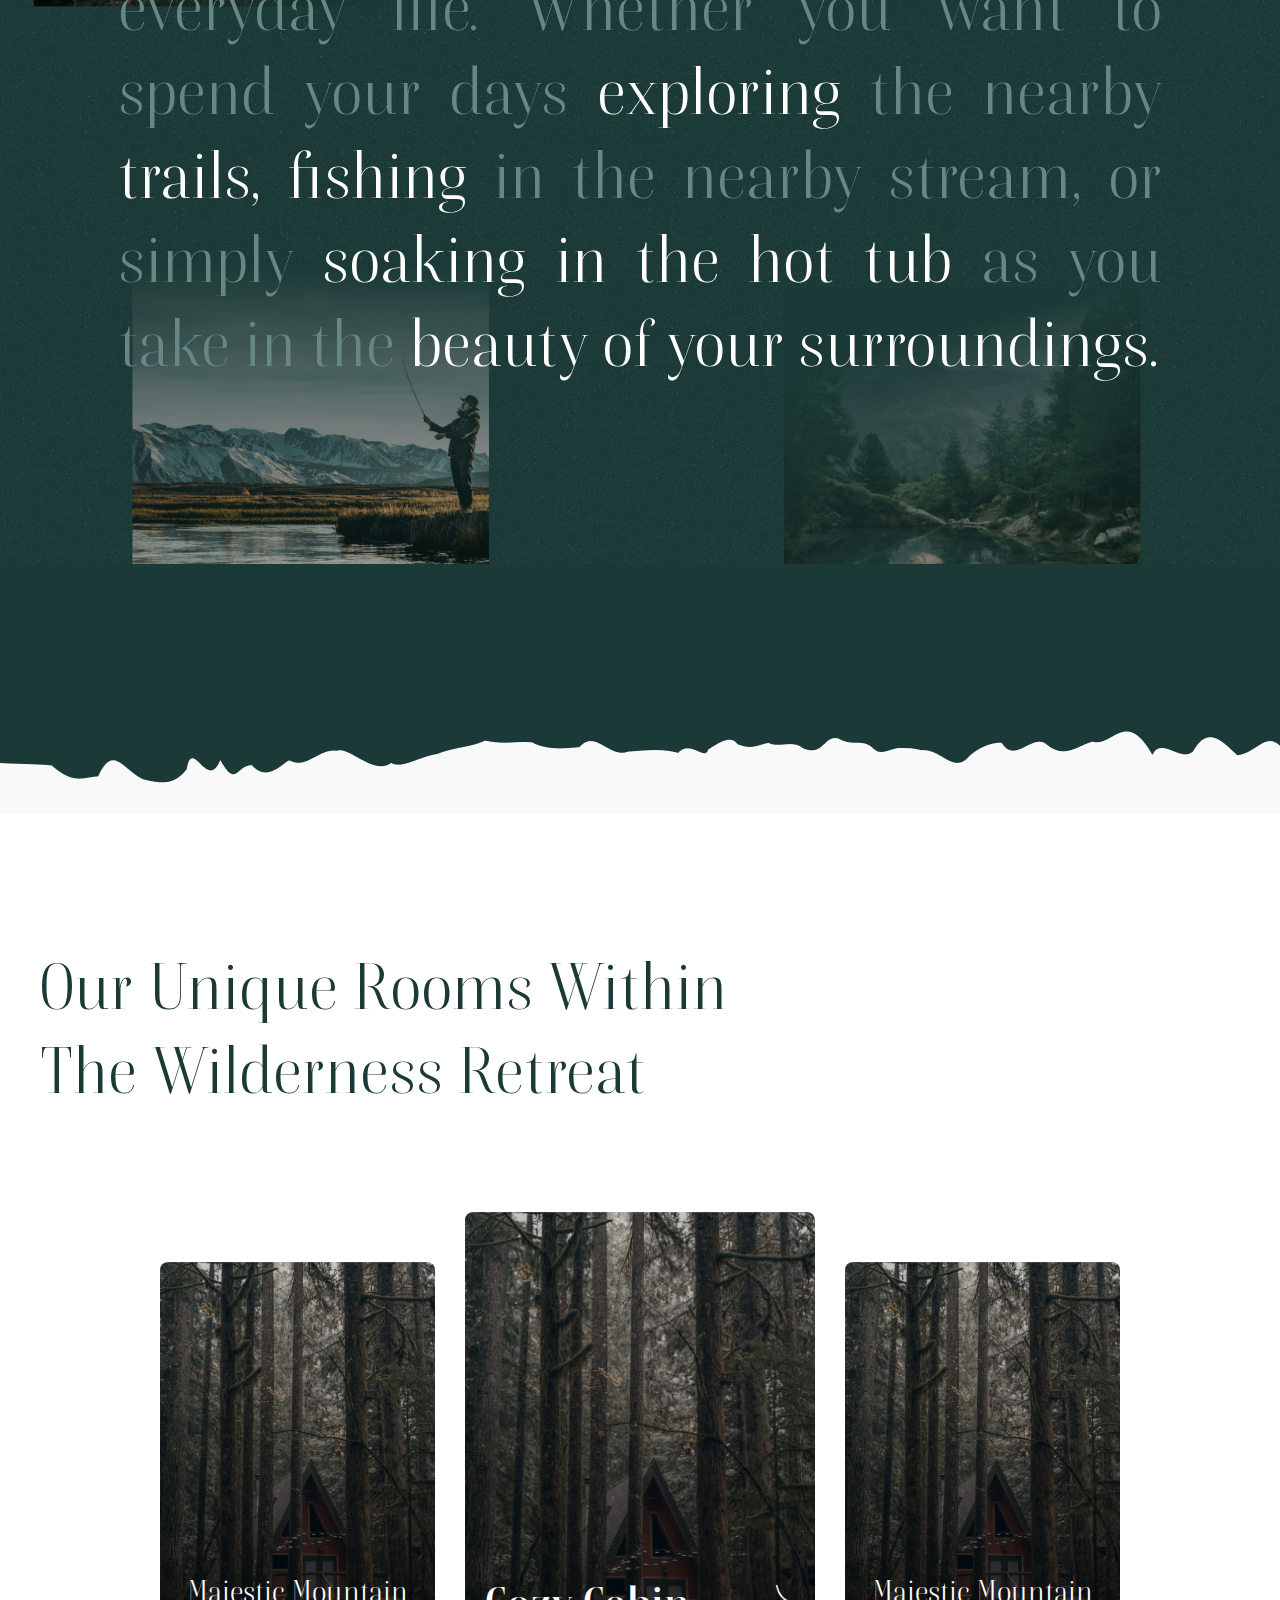
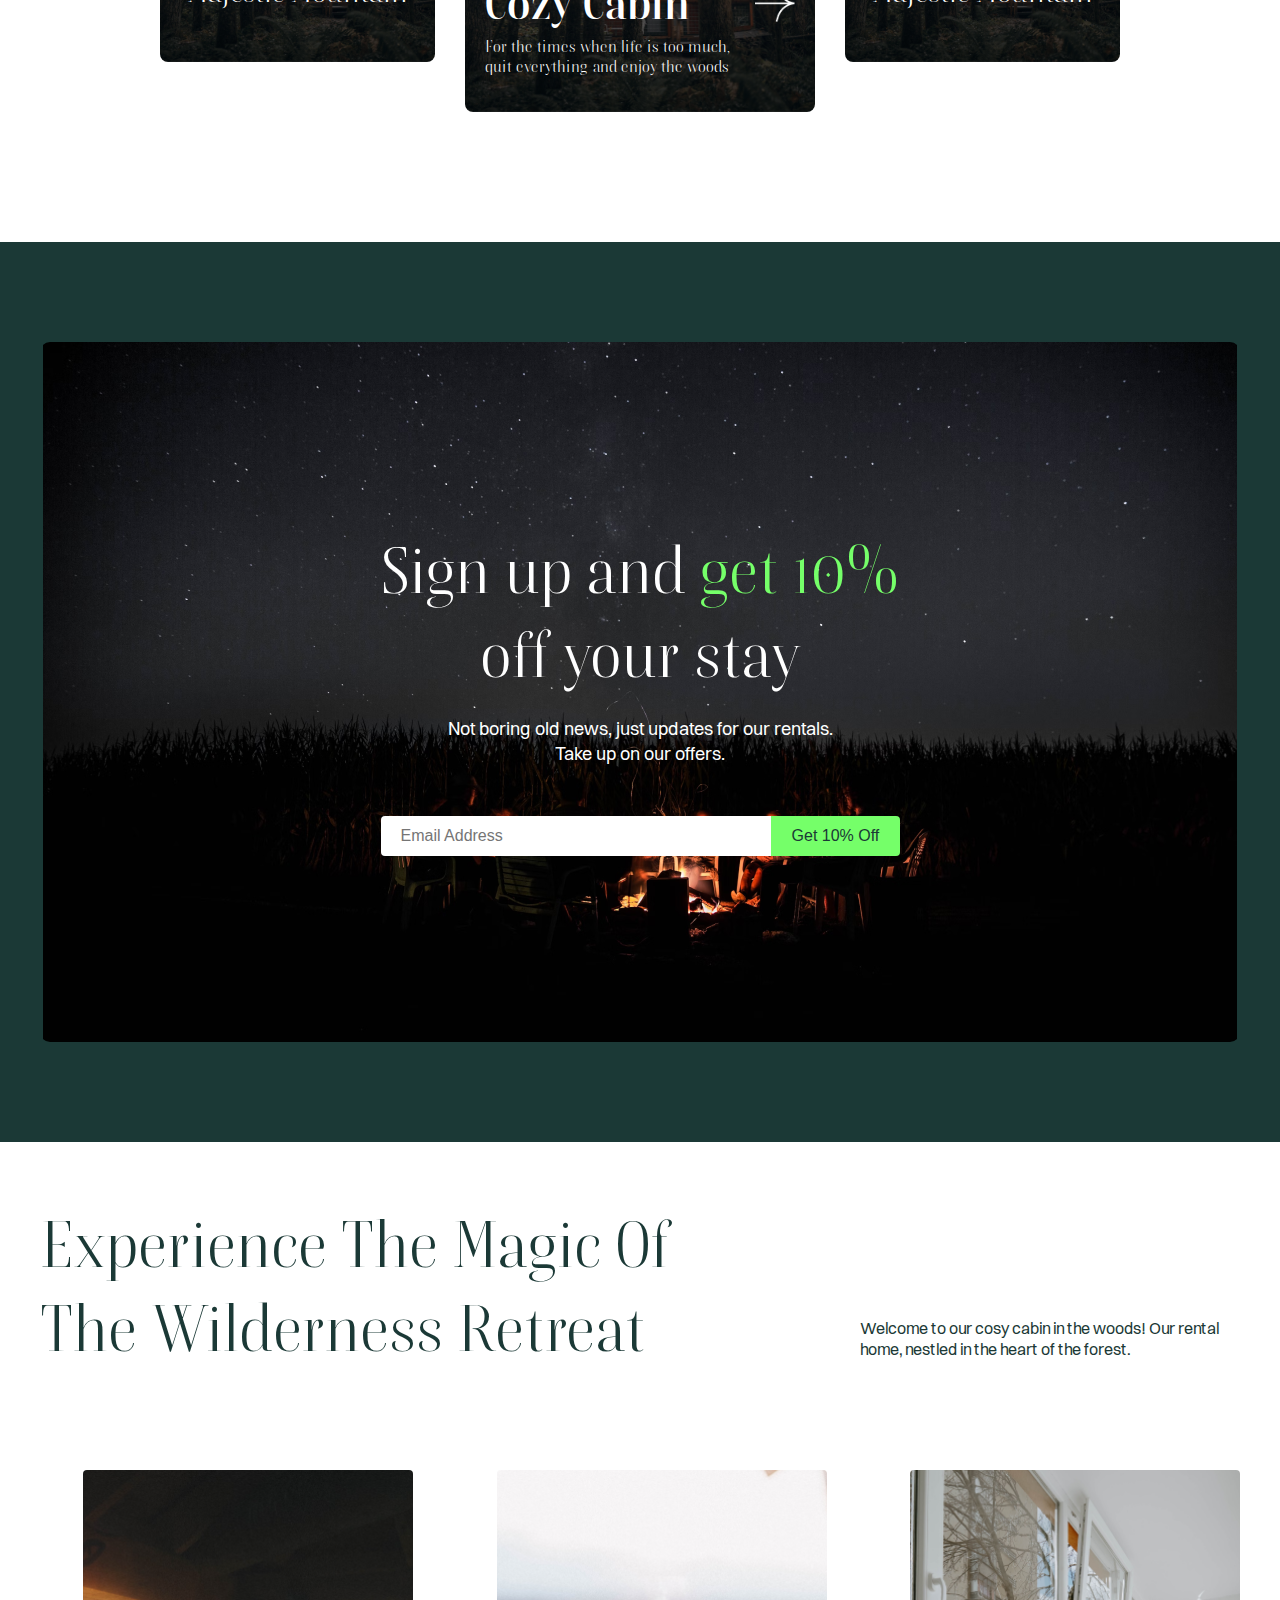
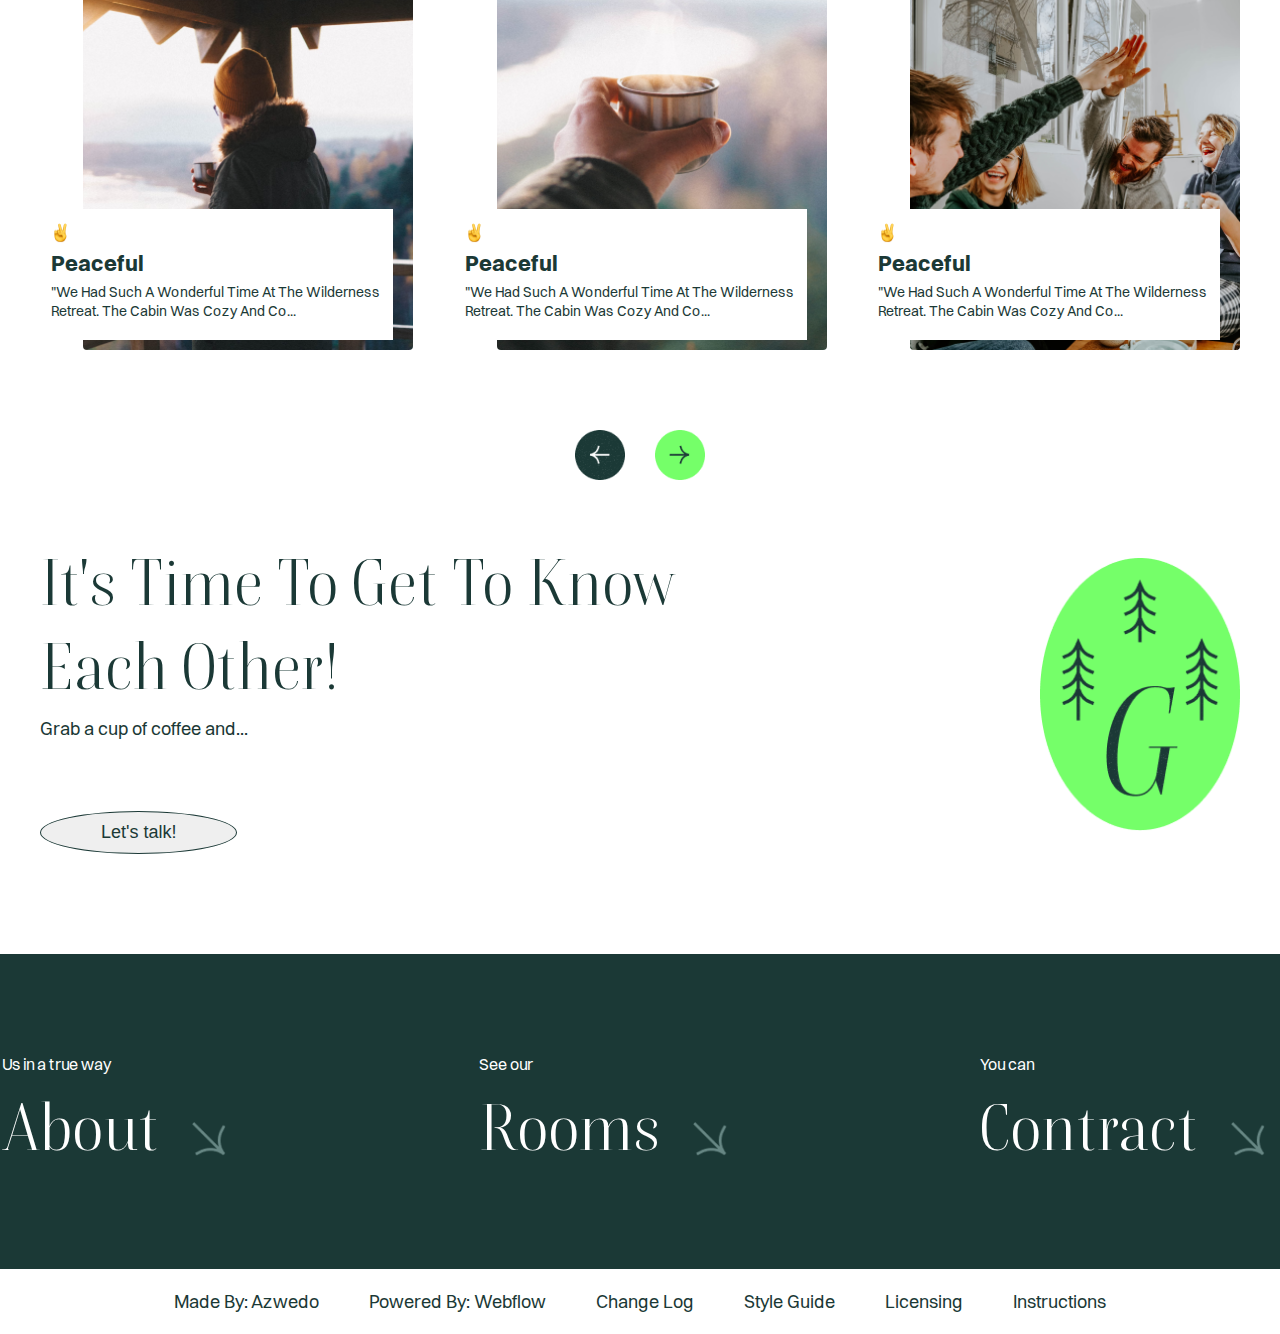
==== commit 6873a944: "add Quick-links and footer sec" ====
--- a/LandingPage/index.html
+++ b/LandingPage/index.html
@@ -317,5 +317,69 @@
                 </div>
             </div>
         </section>
+
+        <!-- 11. Quick-link Starts -->
+        <section class="share-wrapper flex-c-c">
+            <div class="share-container">
+                <!-- card -->
+                <div class="share-card">
+                    <p class="subtitle">Us in a true way</p>
+                    <div class="row">
+                        <h4 class="title boska-text">About</h4>
+                        <img src="./assets/media/normalArrow.png" alt="" />
+                    </div>
+                    <!-- overlay -->
+                    <div class="share-overlay">
+                        <h4 class="title boska-text">About</h4>
+                        <p class="subtitle">Us in a true way</p>
+                        <img src="./assets/media/normalArrow.png" alt="" />
+                    </div>
+                </div>
+                <!-- card -->
+                <div class="share-card">
+                    <p class="subtitle">See our</p>
+                    <div class="row">
+                        <h4 class="title boska-text">Rooms</h4>
+                        <img src="./assets/media/normalArrow.png" alt="" />
+                    </div>
+                    <!-- overlay -->
+                    <div class="share-overlay">
+                        <h4 class="title boska-text">Rooms</h4>
+                        <p class="subtitle">See our</p>
+                        <img src="./assets/media/normalArrow.png" alt="" />
+                    </div>
+                </div>
+                <!-- card -->
+                <div class="share-card">
+                    <p class="subtitle">You can</p>
+                    <div class="row">
+                        <h4 class="title boska-text">Contract</h4>
+                        <img src="./assets/media/normalArrow.png" alt="" />
+                    </div>
+                    <!-- overlay -->
+                    <div class="share-overlay">
+                        <h4 class="title boska-text">Contrct</h4>
+                        <p class="subtitle">You can</p>
+                        <img src="./assets/media/normalArrow.png" alt="" />
+                    </div>
+                </div>
+            </div>
+        </section>
+
+        <!-- 12. Footer Start -->
+        <footer class="footer-wrapper">
+            <div class="footer-container flex-c-c">
+                <ul class="footer-menu flex-c-c">
+                    <li><a href="#" class="footer-link">Made by: Azwedo</a></li>
+                    <li>
+                        <a href="#" class="footer-link">Powered by: Webflow</a>
+                    </li>
+                    <li><a href="#" class="footer-link">Change Log</a></li>
+                    <li><a href="#" class="footer-link">Style Guide</a></li>
+                    <li><a href="#" class="footer-link">Licensing</a></li>
+                    <li><a href="#" class="footer-link">Instructions</a></li>
+                </ul>
+            </div>
+        </footer>
     </body>
 </html>
--- a/LandingPage/assets/css/style.css
+++ b/LandingPage/assets/css/style.css
@@ -504,3 +504,97 @@
     width: 100%;
     object-fit: cover;
 }
+
+/* ========================
+    11. Quick Links Start
+===========================*/
+.share-wrapper {
+}
+.share-container {
+    width: 100%;
+    display: grid;
+    grid-template-columns: repeat(3, 1fr);
+    justify-content: center;
+    align-items: center;
+}
+.share-card {
+    width: 100%;
+    background-color: var(--primary-clr);
+    color: var(--white-clr);
+    padding: 100px 120px 100px;
+    display: flex;
+    justify-content: center;
+    flex-direction: column;
+    position: relative;
+}
+.share-card > .subtitle {
+    font-size: 16px;
+    margin-bottom: 10px;
+}
+.share-card > .row {
+    display: flex;
+    justify-content: center;
+    align-items: flex-end;
+}
+
+.share-card > .row > .title {
+    margin-right: 20px;
+}
+.share-card > .row > img {
+    width: 60px;
+    height: 60px;
+}
+
+.share-card .share-overlay {
+    position: absolute;
+    top: 0;
+    left: 0;
+    right: 0;
+    bottom: 0;
+    background-color: var(--secondary-clr);
+    z-index: 1;
+    color: var(--primary-clr);
+    padding: 100px 127px;
+    display: flex;
+    justify-content: center;
+    flex-direction: column;
+    transition: all 0.3s linear;
+    opacity: 0;
+}
+.share-card .share-overlay > .title {
+    margin-right: 5px;
+}
+.share-card .share-overlay > .subtitle {
+    font-size: 16px;
+    margin-bottom: 10px;
+}
+.share-card .share-overlay > img {
+    position: absolute;
+    right: 30px;
+    bottom: 35px;
+}
+
+.share-card:hover .share-overlay {
+    opacity: 1;
+}
+/* ========================
+    12. Footer Start
+===========================*/
+.footer-wrapper {
+    display: flex;
+    justify-content: center;
+    padding: 20px;
+}
+.footer-container {
+    width: 100%;
+    max-width: 978px;
+}
+.footer-container .footer-menu {
+    list-style-type: none;
+    gap: 50px;
+}
+.footer-container .footer-menu a.footer-link {
+    text-transform: capitalize;
+    font-size: 18px;
+    color: var(--primary-clr);
+}
